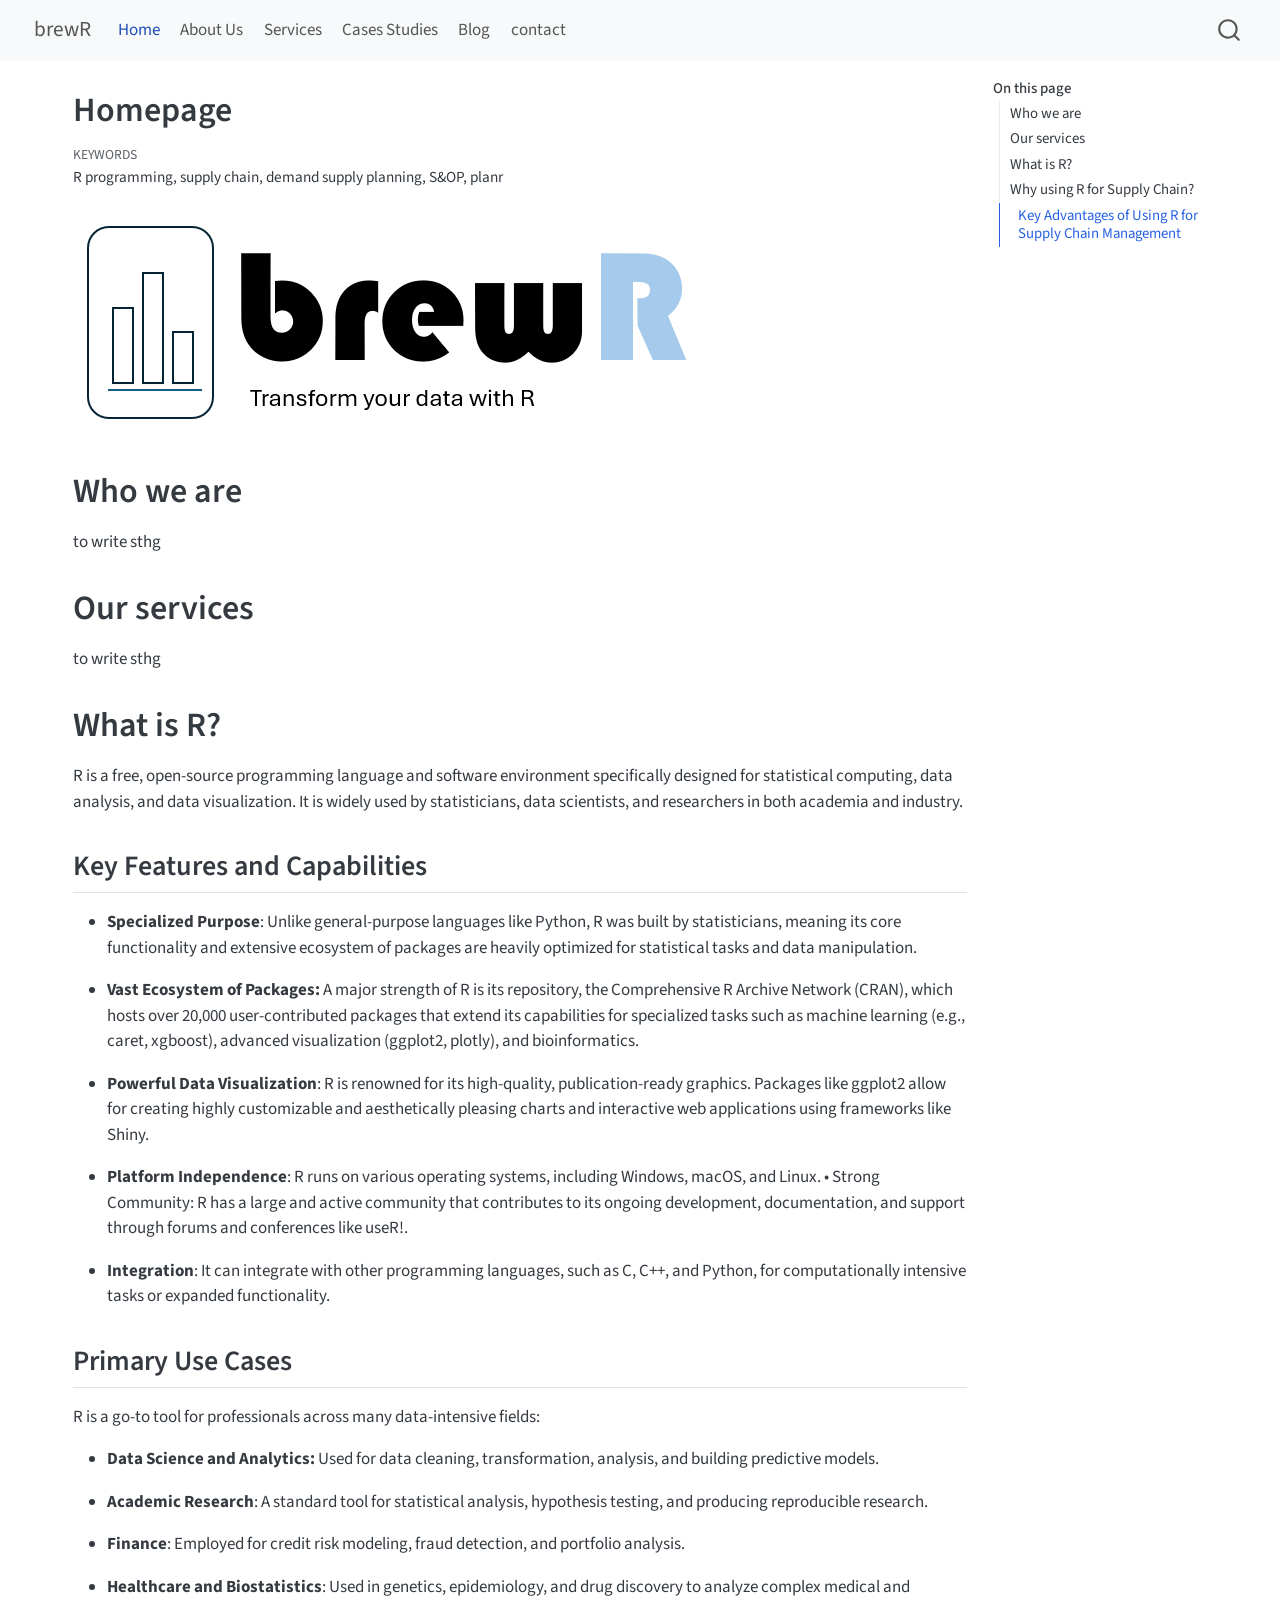
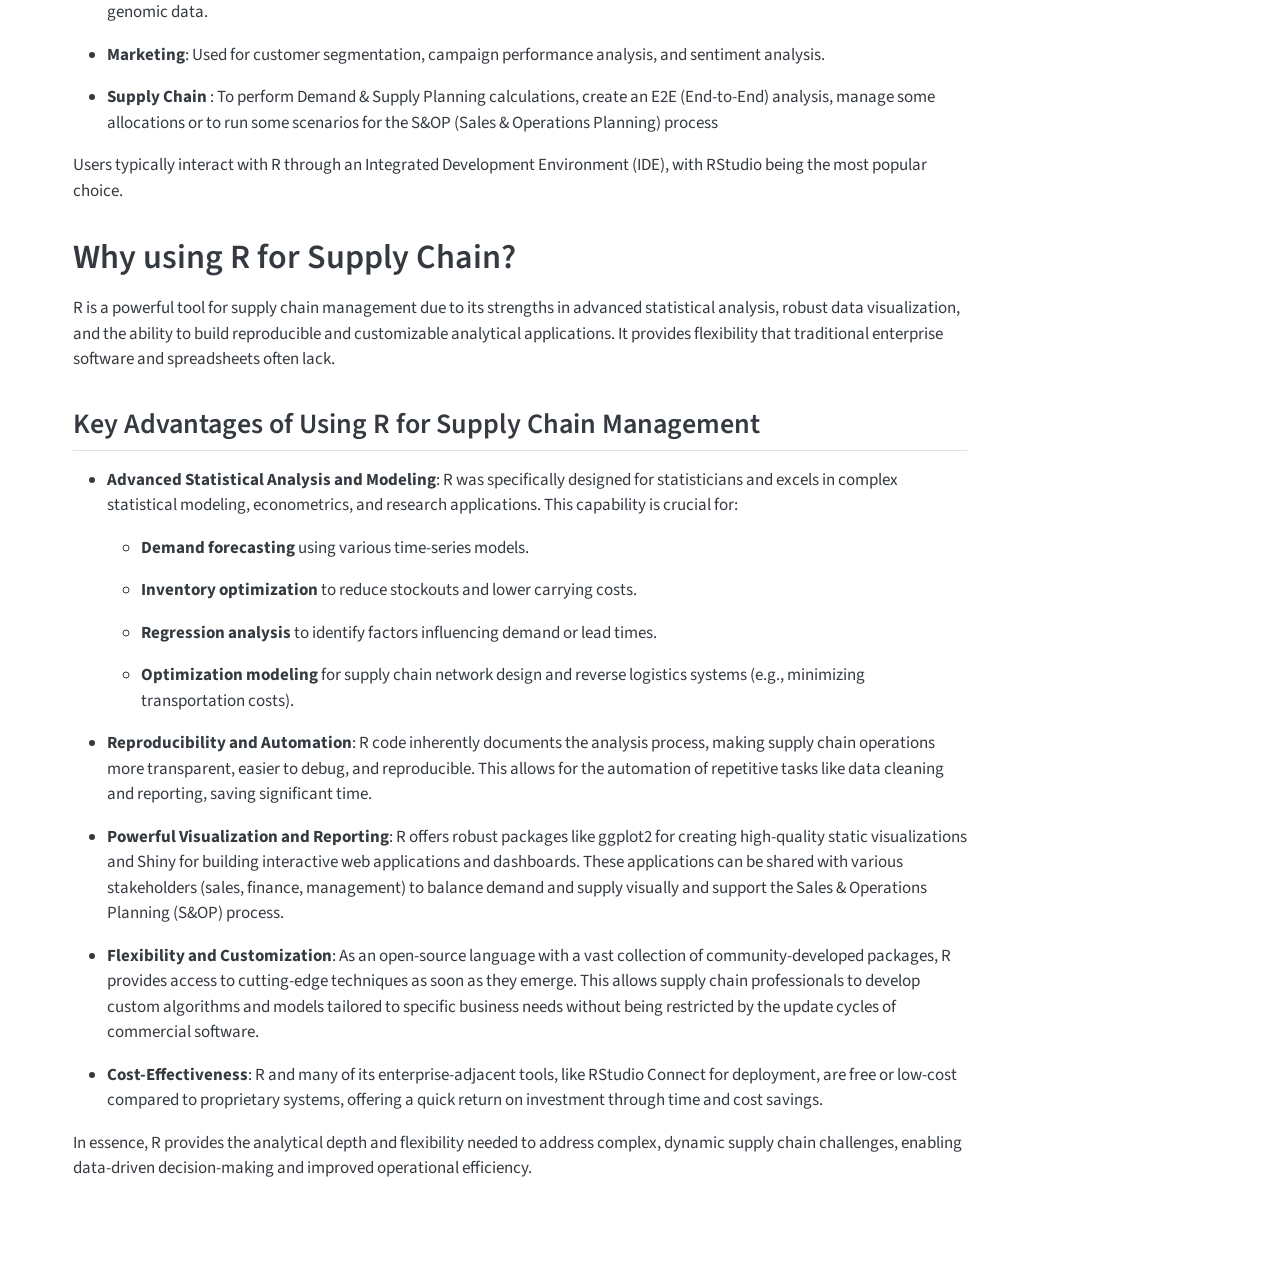
==== docs/index.html @ 0917b434 "add docs folder" ====
<!DOCTYPE html>
<html xmlns="http://www.w3.org/1999/xhtml" lang="en" xml:lang="en"><head>

<meta charset="utf-8">
<meta name="generator" content="quarto-1.8.25">

<meta name="viewport" content="width=device-width, initial-scale=1.0, user-scalable=yes">

<meta name="keywords" content="R programming, supply chain, demand supply planning, S&amp;OP, planr">

<title>Homepage – brewR</title>
<style>
code{white-space: pre-wrap;}
span.smallcaps{font-variant: small-caps;}
div.columns{display: flex; gap: min(4vw, 1.5em);}
div.column{flex: auto; overflow-x: auto;}
div.hanging-indent{margin-left: 1.5em; text-indent: -1.5em;}
ul.task-list{list-style: none;}
ul.task-list li input[type="checkbox"] {
  width: 0.8em;
  margin: 0 0.8em 0.2em -1em; /* quarto-specific, see https://github.com/quarto-dev/quarto-cli/issues/4556 */ 
  vertical-align: middle;
}
</style>


<script src="site_libs/quarto-nav/quarto-nav.js"></script>
<script src="site_libs/quarto-nav/headroom.min.js"></script>
<script src="site_libs/clipboard/clipboard.min.js"></script>
<script src="site_libs/quarto-search/autocomplete.umd.js"></script>
<script src="site_libs/quarto-search/fuse.min.js"></script>
<script src="site_libs/quarto-search/quarto-search.js"></script>
<meta name="quarto:offset" content="./">
<script src="site_libs/quarto-html/quarto.js" type="module"></script>
<script src="site_libs/quarto-html/tabsets/tabsets.js" type="module"></script>
<script src="site_libs/quarto-html/axe/axe-check.js" type="module"></script>
<script src="site_libs/quarto-html/popper.min.js"></script>
<script src="site_libs/quarto-html/tippy.umd.min.js"></script>
<script src="site_libs/quarto-html/anchor.min.js"></script>
<link href="site_libs/quarto-html/tippy.css" rel="stylesheet">
<link href="site_libs/quarto-html/quarto-syntax-highlighting-7b89279ff1a6dce999919e0e67d4d9ec.css" rel="stylesheet" id="quarto-text-highlighting-styles">
<script src="site_libs/bootstrap/bootstrap.min.js"></script>
<link href="site_libs/bootstrap/bootstrap-icons.css" rel="stylesheet">
<link href="site_libs/bootstrap/bootstrap-e31584831b205ffbb2d98406f31c2a5b.min.css" rel="stylesheet" append-hash="true" id="quarto-bootstrap" data-mode="light">
<script id="quarto-search-options" type="application/json">{
  "location": "navbar",
  "copy-button": false,
  "collapse-after": 3,
  "panel-placement": "end",
  "type": "overlay",
  "limit": 50,
  "keyboard-shortcut": [
    "f",
    "/",
    "s"
  ],
  "show-item-context": false,
  "language": {
    "search-no-results-text": "No results",
    "search-matching-documents-text": "matching documents",
    "search-copy-link-title": "Copy link to search",
    "search-hide-matches-text": "Hide additional matches",
    "search-more-match-text": "more match in this document",
    "search-more-matches-text": "more matches in this document",
    "search-clear-button-title": "Clear",
    "search-text-placeholder": "",
    "search-detached-cancel-button-title": "Cancel",
    "search-submit-button-title": "Submit",
    "search-label": "Search"
  }
}</script>


<link rel="stylesheet" href="styles.css">
</head>

<body class="nav-fixed quarto-light">

<div id="quarto-search-results"></div>
  <header id="quarto-header" class="headroom fixed-top">
    <nav class="navbar navbar-expand-lg " data-bs-theme="dark">
      <div class="navbar-container container-fluid">
      <div class="navbar-brand-container mx-auto">
    <a href="./index.html" class="navbar-brand navbar-brand-logo">
    </a>
    <a class="navbar-brand" href="./index.html">
    <span class="navbar-title">brewR</span>
    </a>
  </div>
            <div id="quarto-search" class="" title="Search"></div>
          <button class="navbar-toggler" type="button" data-bs-toggle="collapse" data-bs-target="#navbarCollapse" aria-controls="navbarCollapse" role="menu" aria-expanded="false" aria-label="Toggle navigation" onclick="if (window.quartoToggleHeadroom) { window.quartoToggleHeadroom(); }">
  <span class="navbar-toggler-icon"></span>
</button>
          <div class="collapse navbar-collapse" id="navbarCollapse">
            <ul class="navbar-nav navbar-nav-scroll me-auto">
  <li class="nav-item">
    <a class="nav-link active" href="./index.html" aria-current="page"> 
<span class="menu-text">Home</span></a>
  </li>  
  <li class="nav-item">
    <a class="nav-link" href="./about.html"> 
<span class="menu-text">About Us</span></a>
  </li>  
  <li class="nav-item">
    <a class="nav-link" href="./services.html"> 
<span class="menu-text">Services</span></a>
  </li>  
  <li class="nav-item">
    <a class="nav-link" href="./cases_studies.html"> 
<span class="menu-text">Cases Studies</span></a>
  </li>  
  <li class="nav-item">
    <a class="nav-link" href="./blog.html"> 
<span class="menu-text">Blog</span></a>
  </li>  
  <li class="nav-item">
    <a class="nav-link" href="./contact.html"> 
<span class="menu-text">contact</span></a>
  </li>  
</ul>
          </div> <!-- /navcollapse -->
            <div class="quarto-navbar-tools">
</div>
      </div> <!-- /container-fluid -->
    </nav>
</header>
<!-- content -->
<div id="quarto-content" class="quarto-container page-columns page-rows-contents page-layout-full page-navbar">
<!-- sidebar -->
<!-- margin-sidebar -->
    <div id="quarto-margin-sidebar" class="sidebar margin-sidebar">
        <nav id="TOC" role="doc-toc" class="toc-active">
    <h2 id="toc-title">On this page</h2>
   
  <ul>
  <li><a href="#who-we-are" id="toc-who-we-are" class="nav-link active" data-scroll-target="#who-we-are">Who we are</a></li>
  <li><a href="#our-services" id="toc-our-services" class="nav-link" data-scroll-target="#our-services">Our services</a></li>
  <li><a href="#what-is-r" id="toc-what-is-r" class="nav-link" data-scroll-target="#what-is-r">What is R?</a>
  <ul class="collapse">
  <li><a href="#key-features-and-capabilities" id="toc-key-features-and-capabilities" class="nav-link" data-scroll-target="#key-features-and-capabilities">Key Features and Capabilities</a></li>
  <li><a href="#primary-use-cases" id="toc-primary-use-cases" class="nav-link" data-scroll-target="#primary-use-cases">Primary Use Cases</a></li>
  </ul></li>
  <li><a href="#why-using-r-for-supply-chain" id="toc-why-using-r-for-supply-chain" class="nav-link" data-scroll-target="#why-using-r-for-supply-chain">Why using R for Supply Chain?</a>
  <ul class="collapse">
  <li><a href="#key-advantages-of-using-r-for-supply-chain-management" id="toc-key-advantages-of-using-r-for-supply-chain-management" class="nav-link" data-scroll-target="#key-advantages-of-using-r-for-supply-chain-management">Key Advantages of Using R for Supply Chain Management</a></li>
  </ul></li>
  </ul>
</nav>
    </div>
<!-- main -->
<main class="content column-page-left" id="quarto-document-content">

<header id="title-block-header" class="quarto-title-block default">
<div class="quarto-title">
<h1 class="title">Homepage</h1>
</div>



<div class="quarto-title-meta column-page-left">

    
  
    
  </div>
  

<div>
  <div class="keywords">
    <div class="block-title">Keywords</div>
    <p>R programming, supply chain, demand supply planning, S&amp;OP, planr</p>
  </div>
</div>

</header>


<p><img src="www/brewR_logo.png" class="img-fluid"></p>
<section id="who-we-are" class="level1">
<h1>Who we are</h1>
<p>to write sthg</p>
</section>
<section id="our-services" class="level1">
<h1>Our services</h1>
<p>to write sthg</p>
</section>
<section id="what-is-r" class="level1">
<h1>What is R?</h1>
<p>R is a free, open-source programming language and software environment specifically designed for statistical computing, data analysis, and data visualization. It is widely used by statisticians, data scientists, and researchers in both academia and industry.</p>
<section id="key-features-and-capabilities" class="level2">
<h2 class="anchored" data-anchor-id="key-features-and-capabilities">Key Features and Capabilities</h2>
<ul>
<li><p><strong>Specialized Purpose</strong>: Unlike general-purpose languages like Python, R was built by statisticians, meaning its core functionality and extensive ecosystem of packages are heavily optimized for statistical tasks and data manipulation.</p></li>
<li><p><strong>Vast Ecosystem of Packages:</strong> A major strength of R is its repository, the Comprehensive R Archive Network (CRAN), which hosts over 20,000 user-contributed packages that extend its capabilities for specialized tasks such as machine learning (e.g., caret, xgboost), advanced visualization (ggplot2, plotly), and bioinformatics.</p></li>
<li><p><strong>Powerful Data Visualization</strong>: R is renowned for its high-quality, publication-ready graphics. Packages like ggplot2 allow for creating highly customizable and aesthetically pleasing charts and interactive web applications using frameworks like Shiny.</p></li>
<li><p><strong>Platform Independence</strong>: R runs on various operating systems, including Windows, macOS, and Linux. • Strong Community: R has a large and active community that contributes to its ongoing development, documentation, and support through forums and conferences like useR!.</p></li>
<li><p><strong>Integration</strong>: It can integrate with other programming languages, such as C, C++, and Python, for computationally intensive tasks or expanded functionality.</p></li>
</ul>
</section>
<section id="primary-use-cases" class="level2">
<h2 class="anchored" data-anchor-id="primary-use-cases">Primary Use Cases</h2>
<p>R is a go-to tool for professionals across many data-intensive fields:</p>
<ul>
<li><p><strong>Data Science and Analytics:</strong> Used for data cleaning, transformation, analysis, and building predictive models.</p></li>
<li><p><strong>Academic Research</strong>: A standard tool for statistical analysis, hypothesis testing, and producing reproducible research.</p></li>
<li><p><strong>Finance</strong>: Employed for credit risk modeling, fraud detection, and portfolio analysis.</p></li>
<li><p><strong>Healthcare and Biostatistics</strong>: Used in genetics, epidemiology, and drug discovery to analyze complex medical and genomic data.</p></li>
<li><p><strong>Marketing</strong>: Used for customer segmentation, campaign performance analysis, and sentiment analysis.</p></li>
<li><p><strong>Supply Chain</strong> : To perform Demand &amp; Supply Planning calculations, create an E2E (End-to-End) analysis, manage some allocations or to run some scenarios for the S&amp;OP (Sales &amp; Operations Planning) process<br>
</p></li>
</ul>
<p>Users typically interact with R through an Integrated Development Environment (IDE), with RStudio being the most popular choice.</p>
</section>
</section>
<section id="why-using-r-for-supply-chain" class="level1">
<h1>Why using R for Supply Chain?</h1>
<p>R is a powerful tool for supply chain management due to its strengths in advanced statistical analysis, robust data visualization, and the ability to build reproducible and customizable analytical applications. It provides flexibility that traditional enterprise software and spreadsheets often lack.</p>
<section id="key-advantages-of-using-r-for-supply-chain-management" class="level2">
<h2 class="anchored" data-anchor-id="key-advantages-of-using-r-for-supply-chain-management">Key Advantages of Using R for Supply Chain Management</h2>
<ul>
<li><p><strong>Advanced Statistical Analysis and Modeling</strong>: R was specifically designed for statisticians and excels in complex statistical modeling, econometrics, and research applications. This capability is crucial for:</p>
<ul>
<li><p><strong>Demand forecasting</strong> using various time-series models.</p></li>
<li><p><strong>Inventory optimization</strong> to reduce stockouts and lower carrying costs.</p></li>
<li><p><strong>Regression analysis</strong> to identify factors influencing demand or lead times.</p></li>
<li><p><strong>Optimization modeling</strong> for supply chain network design and reverse logistics systems (e.g., minimizing transportation costs).</p></li>
</ul></li>
<li><p><strong>Reproducibility and Automation</strong>: R code inherently documents the analysis process, making supply chain operations more transparent, easier to debug, and reproducible. This allows for the automation of repetitive tasks like data cleaning and reporting, saving significant time.</p></li>
<li><p><strong>Powerful Visualization and Reporting</strong>: R offers robust packages like ggplot2 for creating high-quality static visualizations and Shiny for building interactive web applications and dashboards. These applications can be shared with various stakeholders (sales, finance, management) to balance demand and supply visually and support the Sales &amp; Operations Planning (S&amp;OP) process.</p></li>
<li><p><strong>Flexibility and Customization</strong>: As an open-source language with a vast collection of community-developed packages, R provides access to cutting-edge techniques as soon as they emerge. This allows supply chain professionals to develop custom algorithms and models tailored to specific business needs without being restricted by the update cycles of commercial software.</p></li>
<li><p><strong>Cost-Effectiveness</strong>: R and many of its enterprise-adjacent tools, like RStudio Connect for deployment, are free or low-cost compared to proprietary systems, offering a quick return on investment through time and cost savings.<br>
</p></li>
</ul>
<p>In essence, R provides the analytical depth and flexibility needed to address complex, dynamic supply chain challenges, enabling data-driven decision-making and improved operational efficiency.</p>


</section>
</section>

</main> <!-- /main -->
<script id="quarto-html-after-body" type="application/javascript">
  window.document.addEventListener("DOMContentLoaded", function (event) {
    const icon = "";
    const anchorJS = new window.AnchorJS();
    anchorJS.options = {
      placement: 'right',
      icon: icon
    };
    anchorJS.add('.anchored');
    const isCodeAnnotation = (el) => {
      for (const clz of el.classList) {
        if (clz.startsWith('code-annotation-')) {                     
          return true;
        }
      }
      return false;
    }
    const onCopySuccess = function(e) {
      // button target
      const button = e.trigger;
      // don't keep focus
      button.blur();
      // flash "checked"
      button.classList.add('code-copy-button-checked');
      var currentTitle = button.getAttribute("title");
      button.setAttribute("title", "Copied!");
      let tooltip;
      if (window.bootstrap) {
        button.setAttribute("data-bs-toggle", "tooltip");
        button.setAttribute("data-bs-placement", "left");
        button.setAttribute("data-bs-title", "Copied!");
        tooltip = new bootstrap.Tooltip(button, 
          { trigger: "manual", 
            customClass: "code-copy-button-tooltip",
            offset: [0, -8]});
        tooltip.show();    
      }
      setTimeout(function() {
        if (tooltip) {
          tooltip.hide();
          button.removeAttribute("data-bs-title");
          button.removeAttribute("data-bs-toggle");
          button.removeAttribute("data-bs-placement");
        }
        button.setAttribute("title", currentTitle);
        button.classList.remove('code-copy-button-checked');
      }, 1000);
      // clear code selection
      e.clearSelection();
    }
    const getTextToCopy = function(trigger) {
      const outerScaffold = trigger.parentElement.cloneNode(true);
      const codeEl = outerScaffold.querySelector('code');
      for (const childEl of codeEl.children) {
        if (isCodeAnnotation(childEl)) {
          childEl.remove();
        }
      }
      return codeEl.innerText;
    }
    const clipboard = new window.ClipboardJS('.code-copy-button:not([data-in-quarto-modal])', {
      text: getTextToCopy
    });
    clipboard.on('success', onCopySuccess);
    if (window.document.getElementById('quarto-embedded-source-code-modal')) {
      const clipboardModal = new window.ClipboardJS('.code-copy-button[data-in-quarto-modal]', {
        text: getTextToCopy,
        container: window.document.getElementById('quarto-embedded-source-code-modal')
      });
      clipboardModal.on('success', onCopySuccess);
    }
      var localhostRegex = new RegExp(/^(?:http|https):\/\/localhost\:?[0-9]*\//);
      var mailtoRegex = new RegExp(/^mailto:/);
        var filterRegex = new RegExp('/' + window.location.host + '/');
      var isInternal = (href) => {
          return filterRegex.test(href) || localhostRegex.test(href) || mailtoRegex.test(href);
      }
      // Inspect non-navigation links and adorn them if external
     var links = window.document.querySelectorAll('a[href]:not(.nav-link):not(.navbar-brand):not(.toc-action):not(.sidebar-link):not(.sidebar-item-toggle):not(.pagination-link):not(.no-external):not([aria-hidden]):not(.dropdown-item):not(.quarto-navigation-tool):not(.about-link)');
      for (var i=0; i<links.length; i++) {
        const link = links[i];
        if (!isInternal(link.href)) {
          // undo the damage that might have been done by quarto-nav.js in the case of
          // links that we want to consider external
          if (link.dataset.originalHref !== undefined) {
            link.href = link.dataset.originalHref;
          }
        }
      }
    function tippyHover(el, contentFn, onTriggerFn, onUntriggerFn) {
      const config = {
        allowHTML: true,
        maxWidth: 500,
        delay: 100,
        arrow: false,
        appendTo: function(el) {
            return el.parentElement;
        },
        interactive: true,
        interactiveBorder: 10,
        theme: 'quarto',
        placement: 'bottom-start',
      };
      if (contentFn) {
        config.content = contentFn;
      }
      if (onTriggerFn) {
        config.onTrigger = onTriggerFn;
      }
      if (onUntriggerFn) {
        config.onUntrigger = onUntriggerFn;
      }
      window.tippy(el, config); 
    }
    const noterefs = window.document.querySelectorAll('a[role="doc-noteref"]');
    for (var i=0; i<noterefs.length; i++) {
      const ref = noterefs[i];
      tippyHover(ref, function() {
        // use id or data attribute instead here
        let href = ref.getAttribute('data-footnote-href') || ref.getAttribute('href');
        try { href = new URL(href).hash; } catch {}
        const id = href.replace(/^#\/?/, "");
        const note = window.document.getElementById(id);
        if (note) {
          return note.innerHTML;
        } else {
          return "";
        }
      });
    }
    const xrefs = window.document.querySelectorAll('a.quarto-xref');
    const processXRef = (id, note) => {
      // Strip column container classes
      const stripColumnClz = (el) => {
        el.classList.remove("page-full", "page-columns");
        if (el.children) {
          for (const child of el.children) {
            stripColumnClz(child);
          }
        }
      }
      stripColumnClz(note)
      if (id === null || id.startsWith('sec-')) {
        // Special case sections, only their first couple elements
        const container = document.createElement("div");
        if (note.children && note.children.length > 2) {
          container.appendChild(note.children[0].cloneNode(true));
          for (let i = 1; i < note.children.length; i++) {
            const child = note.children[i];
            if (child.tagName === "P" && child.innerText === "") {
              continue;
            } else {
              container.appendChild(child.cloneNode(true));
              break;
            }
          }
          if (window.Quarto?.typesetMath) {
            window.Quarto.typesetMath(container);
          }
          return container.innerHTML
        } else {
          if (window.Quarto?.typesetMath) {
            window.Quarto.typesetMath(note);
          }
          return note.innerHTML;
        }
      } else {
        // Remove any anchor links if they are present
        const anchorLink = note.querySelector('a.anchorjs-link');
        if (anchorLink) {
          anchorLink.remove();
        }
        if (window.Quarto?.typesetMath) {
          window.Quarto.typesetMath(note);
        }
        if (note.classList.contains("callout")) {
          return note.outerHTML;
        } else {
          return note.innerHTML;
        }
      }
    }
    for (var i=0; i<xrefs.length; i++) {
      const xref = xrefs[i];
      tippyHover(xref, undefined, function(instance) {
        instance.disable();
        let url = xref.getAttribute('href');
        let hash = undefined; 
        if (url.startsWith('#')) {
          hash = url;
        } else {
          try { hash = new URL(url).hash; } catch {}
        }
        if (hash) {
          const id = hash.replace(/^#\/?/, "");
          const note = window.document.getElementById(id);
          if (note !== null) {
            try {
              const html = processXRef(id, note.cloneNode(true));
              instance.setContent(html);
            } finally {
              instance.enable();
              instance.show();
            }
          } else {
            // See if we can fetch this
            fetch(url.split('#')[0])
            .then(res => res.text())
            .then(html => {
              const parser = new DOMParser();
              const htmlDoc = parser.parseFromString(html, "text/html");
              const note = htmlDoc.getElementById(id);
              if (note !== null) {
                const html = processXRef(id, note);
                instance.setContent(html);
              } 
            }).finally(() => {
              instance.enable();
              instance.show();
            });
          }
        } else {
          // See if we can fetch a full url (with no hash to target)
          // This is a special case and we should probably do some content thinning / targeting
          fetch(url)
          .then(res => res.text())
          .then(html => {
            const parser = new DOMParser();
            const htmlDoc = parser.parseFromString(html, "text/html");
            const note = htmlDoc.querySelector('main.content');
            if (note !== null) {
              // This should only happen for chapter cross references
              // (since there is no id in the URL)
              // remove the first header
              if (note.children.length > 0 && note.children[0].tagName === "HEADER") {
                note.children[0].remove();
              }
              const html = processXRef(null, note);
              instance.setContent(html);
            } 
          }).finally(() => {
            instance.enable();
            instance.show();
          });
        }
      }, function(instance) {
      });
    }
        let selectedAnnoteEl;
        const selectorForAnnotation = ( cell, annotation) => {
          let cellAttr = 'data-code-cell="' + cell + '"';
          let lineAttr = 'data-code-annotation="' +  annotation + '"';
          const selector = 'span[' + cellAttr + '][' + lineAttr + ']';
          return selector;
        }
        const selectCodeLines = (annoteEl) => {
          const doc = window.document;
          const targetCell = annoteEl.getAttribute("data-target-cell");
          const targetAnnotation = annoteEl.getAttribute("data-target-annotation");
          const annoteSpan = window.document.querySelector(selectorForAnnotation(targetCell, targetAnnotation));
          const lines = annoteSpan.getAttribute("data-code-lines").split(",");
          const lineIds = lines.map((line) => {
            return targetCell + "-" + line;
          })
          let top = null;
          let height = null;
          let parent = null;
          if (lineIds.length > 0) {
              //compute the position of the single el (top and bottom and make a div)
              const el = window.document.getElementById(lineIds[0]);
              top = el.offsetTop;
              height = el.offsetHeight;
              parent = el.parentElement.parentElement;
            if (lineIds.length > 1) {
              const lastEl = window.document.getElementById(lineIds[lineIds.length - 1]);
              const bottom = lastEl.offsetTop + lastEl.offsetHeight;
              height = bottom - top;
            }
            if (top !== null && height !== null && parent !== null) {
              // cook up a div (if necessary) and position it 
              let div = window.document.getElementById("code-annotation-line-highlight");
              if (div === null) {
                div = window.document.createElement("div");
                div.setAttribute("id", "code-annotation-line-highlight");
                div.style.position = 'absolute';
                parent.appendChild(div);
              }
              div.style.top = top - 2 + "px";
              div.style.height = height + 4 + "px";
              div.style.left = 0;
              let gutterDiv = window.document.getElementById("code-annotation-line-highlight-gutter");
              if (gutterDiv === null) {
                gutterDiv = window.document.createElement("div");
                gutterDiv.setAttribute("id", "code-annotation-line-highlight-gutter");
                gutterDiv.style.position = 'absolute';
                const codeCell = window.document.getElementById(targetCell);
                const gutter = codeCell.querySelector('.code-annotation-gutter');
                gutter.appendChild(gutterDiv);
              }
              gutterDiv.style.top = top - 2 + "px";
              gutterDiv.style.height = height + 4 + "px";
            }
            selectedAnnoteEl = annoteEl;
          }
        };
        const unselectCodeLines = () => {
          const elementsIds = ["code-annotation-line-highlight", "code-annotation-line-highlight-gutter"];
          elementsIds.forEach((elId) => {
            const div = window.document.getElementById(elId);
            if (div) {
              div.remove();
            }
          });
          selectedAnnoteEl = undefined;
        };
          // Handle positioning of the toggle
      window.addEventListener(
        "resize",
        throttle(() => {
          elRect = undefined;
          if (selectedAnnoteEl) {
            selectCodeLines(selectedAnnoteEl);
          }
        }, 10)
      );
      function throttle(fn, ms) {
      let throttle = false;
      let timer;
        return (...args) => {
          if(!throttle) { // first call gets through
              fn.apply(this, args);
              throttle = true;
          } else { // all the others get throttled
              if(timer) clearTimeout(timer); // cancel #2
              timer = setTimeout(() => {
                fn.apply(this, args);
                timer = throttle = false;
              }, ms);
          }
        };
      }
        // Attach click handler to the DT
        const annoteDls = window.document.querySelectorAll('dt[data-target-cell]');
        for (const annoteDlNode of annoteDls) {
          annoteDlNode.addEventListener('click', (event) => {
            const clickedEl = event.target;
            if (clickedEl !== selectedAnnoteEl) {
              unselectCodeLines();
              const activeEl = window.document.querySelector('dt[data-target-cell].code-annotation-active');
              if (activeEl) {
                activeEl.classList.remove('code-annotation-active');
              }
              selectCodeLines(clickedEl);
              clickedEl.classList.add('code-annotation-active');
            } else {
              // Unselect the line
              unselectCodeLines();
              clickedEl.classList.remove('code-annotation-active');
            }
          });
        }
    const findCites = (el) => {
      const parentEl = el.parentElement;
      if (parentEl) {
        const cites = parentEl.dataset.cites;
        if (cites) {
          return {
            el,
            cites: cites.split(' ')
          };
        } else {
          return findCites(el.parentElement)
        }
      } else {
        return undefined;
      }
    };
    var bibliorefs = window.document.querySelectorAll('a[role="doc-biblioref"]');
    for (var i=0; i<bibliorefs.length; i++) {
      const ref = bibliorefs[i];
      const citeInfo = findCites(ref);
      if (citeInfo) {
        tippyHover(citeInfo.el, function() {
          var popup = window.document.createElement('div');
          citeInfo.cites.forEach(function(cite) {
            var citeDiv = window.document.createElement('div');
            citeDiv.classList.add('hanging-indent');
            citeDiv.classList.add('csl-entry');
            var biblioDiv = window.document.getElementById('ref-' + cite);
            if (biblioDiv) {
              citeDiv.innerHTML = biblioDiv.innerHTML;
            }
            popup.appendChild(citeDiv);
          });
          return popup.innerHTML;
        });
      }
    }
  });
  </script>
</div> <!-- /content -->




</body></html>
---- docs/site_libs/quarto-html/tippy.css ----
.tippy-box[data-animation=fade][data-state=hidden]{opacity:0}[data-tippy-root]{max-width:calc(100vw - 10px)}.tippy-box{position:relative;background-color:#333;color:#fff;border-radius:4px;font-size:14px;line-height:1.4;white-space:normal;outline:0;transition-property:transform,visibility,opacity}.tippy-box[data-placement^=top]>.tippy-arrow{bottom:0}.tippy-box[data-placement^=top]>.tippy-arrow:before{bottom:-7px;left:0;border-width:8px 8px 0;border-top-color:initial;transform-origin:center top}.tippy-box[data-placement^=bottom]>.tippy-arrow{top:0}.tippy-box[data-placement^=bottom]>.tippy-arrow:before{top:-7px;left:0;border-width:0 8px 8px;border-bottom-color:initial;transform-origin:center bottom}.tippy-box[data-placement^=left]>.tippy-arrow{right:0}.tippy-box[data-placement^=left]>.tippy-arrow:before{border-width:8px 0 8px 8px;border-left-color:initial;right:-7px;transform-origin:center left}.tippy-box[data-placement^=right]>.tippy-arrow{left:0}.tippy-box[data-placement^=right]>.tippy-arrow:before{left:-7px;border-width:8px 8px 8px 0;border-right-color:initial;transform-origin:center right}.tippy-box[data-inertia][data-state=visible]{transition-timing-function:cubic-bezier(.54,1.5,.38,1.11)}.tippy-arrow{width:16px;height:16px;color:#333}.tippy-arrow:before{content:"";position:absolute;border-color:transparent;border-style:solid}.tippy-content{position:relative;padding:5px 9px;z-index:1}
---- docs/site_libs/quarto-html/quarto-syntax-highlighting-7b89279ff1a6dce999919e0e67d4d9ec.css ----
/* quarto syntax highlight colors */
:root {
  --quarto-hl-ot-color: #003B4F;
  --quarto-hl-at-color: #657422;
  --quarto-hl-ss-color: #20794D;
  --quarto-hl-an-color: #5E5E5E;
  --quarto-hl-fu-color: #4758AB;
  --quarto-hl-st-color: #20794D;
  --quarto-hl-cf-color: #003B4F;
  --quarto-hl-op-color: #5E5E5E;
  --quarto-hl-er-color: #AD0000;
  --quarto-hl-bn-color: #AD0000;
  --quarto-hl-al-color: #AD0000;
  --quarto-hl-va-color: #111111;
  --quarto-hl-bu-color: inherit;
  --quarto-hl-ex-color: inherit;
  --quarto-hl-pp-color: #AD0000;
  --quarto-hl-in-color: #5E5E5E;
  --quarto-hl-vs-color: #20794D;
  --quarto-hl-wa-color: #5E5E5E;
  --quarto-hl-do-color: #5E5E5E;
  --quarto-hl-im-color: #00769E;
  --quarto-hl-ch-color: #20794D;
  --quarto-hl-dt-color: #AD0000;
  --quarto-hl-fl-color: #AD0000;
  --quarto-hl-co-color: #5E5E5E;
  --quarto-hl-cv-color: #5E5E5E;
  --quarto-hl-cn-color: #8f5902;
  --quarto-hl-sc-color: #5E5E5E;
  --quarto-hl-dv-color: #AD0000;
  --quarto-hl-kw-color: #003B4F;
}

/* other quarto variables */
:root {
  --quarto-font-monospace: SFMono-Regular, Menlo, Monaco, Consolas, "Liberation Mono", "Courier New", monospace;
}

/* syntax highlight based on Pandoc's rules */
pre > code.sourceCode > span {
  color: #003B4F;
}

code.sourceCode > span {
  color: #003B4F;
}

div.sourceCode,
div.sourceCode pre.sourceCode {
  color: #003B4F;
}

/* Normal */
code span {
  color: #003B4F;
}

/* Alert */
code span.al {
  color: #AD0000;
  font-style: inherit;
}

/* Annotation */
code span.an {
  color: #5E5E5E;
  font-style: inherit;
}

/* Attribute */
code span.at {
  color: #657422;
  font-style: inherit;
}

/* BaseN */
code span.bn {
  color: #AD0000;
  font-style: inherit;
}

/* BuiltIn */
code span.bu {
  font-style: inherit;
}

/* ControlFlow */
code span.cf {
  color: #003B4F;
  font-weight: bold;
  font-style: inherit;
}

/* Char */
code span.ch {
  color: #20794D;
  font-style: inherit;
}

/* Constant */
code span.cn {
  color: #8f5902;
  font-style: inherit;
}

/* Comment */
code span.co {
  color: #5E5E5E;
  font-style: inherit;
}

/* CommentVar */
code span.cv {
  color: #5E5E5E;
  font-style: italic;
}

/* Documentation */
code span.do {
  color: #5E5E5E;
  font-style: italic;
}

/* DataType */
code span.dt {
  color: #AD0000;
  font-style: inherit;
}

/* DecVal */
code span.dv {
  color: #AD0000;
  font-style: inherit;
}

/* Error */
code span.er {
  color: #AD0000;
  font-style: inherit;
}

/* Extension */
code span.ex {
  font-style: inherit;
}

/* Float */
code span.fl {
  color: #AD0000;
  font-style: inherit;
}

/* Function */
code span.fu {
  color: #4758AB;
  font-style: inherit;
}

/* Import */
code span.im {
  color: #00769E;
  font-style: inherit;
}

/* Information */
code span.in {
  color: #5E5E5E;
  font-style: inherit;
}

/* Keyword */
code span.kw {
  color: #003B4F;
  font-weight: bold;
  font-style: inherit;
}

/* Operator */
code span.op {
  color: #5E5E5E;
  font-style: inherit;
}

/* Other */
code span.ot {
  color: #003B4F;
  font-style: inherit;
}

/* Preprocessor */
code span.pp {
  color: #AD0000;
  font-style: inherit;
}

/* SpecialChar */
code span.sc {
  color: #5E5E5E;
  font-style: inherit;
}

/* SpecialString */
code span.ss {
  color: #20794D;
  font-style: inherit;
}

/* String */
code span.st {
  color: #20794D;
  font-style: inherit;
}

/* Variable */
code span.va {
  color: #111111;
  font-style: inherit;
}

/* VerbatimString */
code span.vs {
  color: #20794D;
  font-style: inherit;
}

/* Warning */
code span.wa {
  color: #5E5E5E;
  font-style: italic;
}

.prevent-inlining {
  content: "</";
}

/*# sourceMappingURL=3944bc705cfaf4c80e56f77c5205168a.css.map */
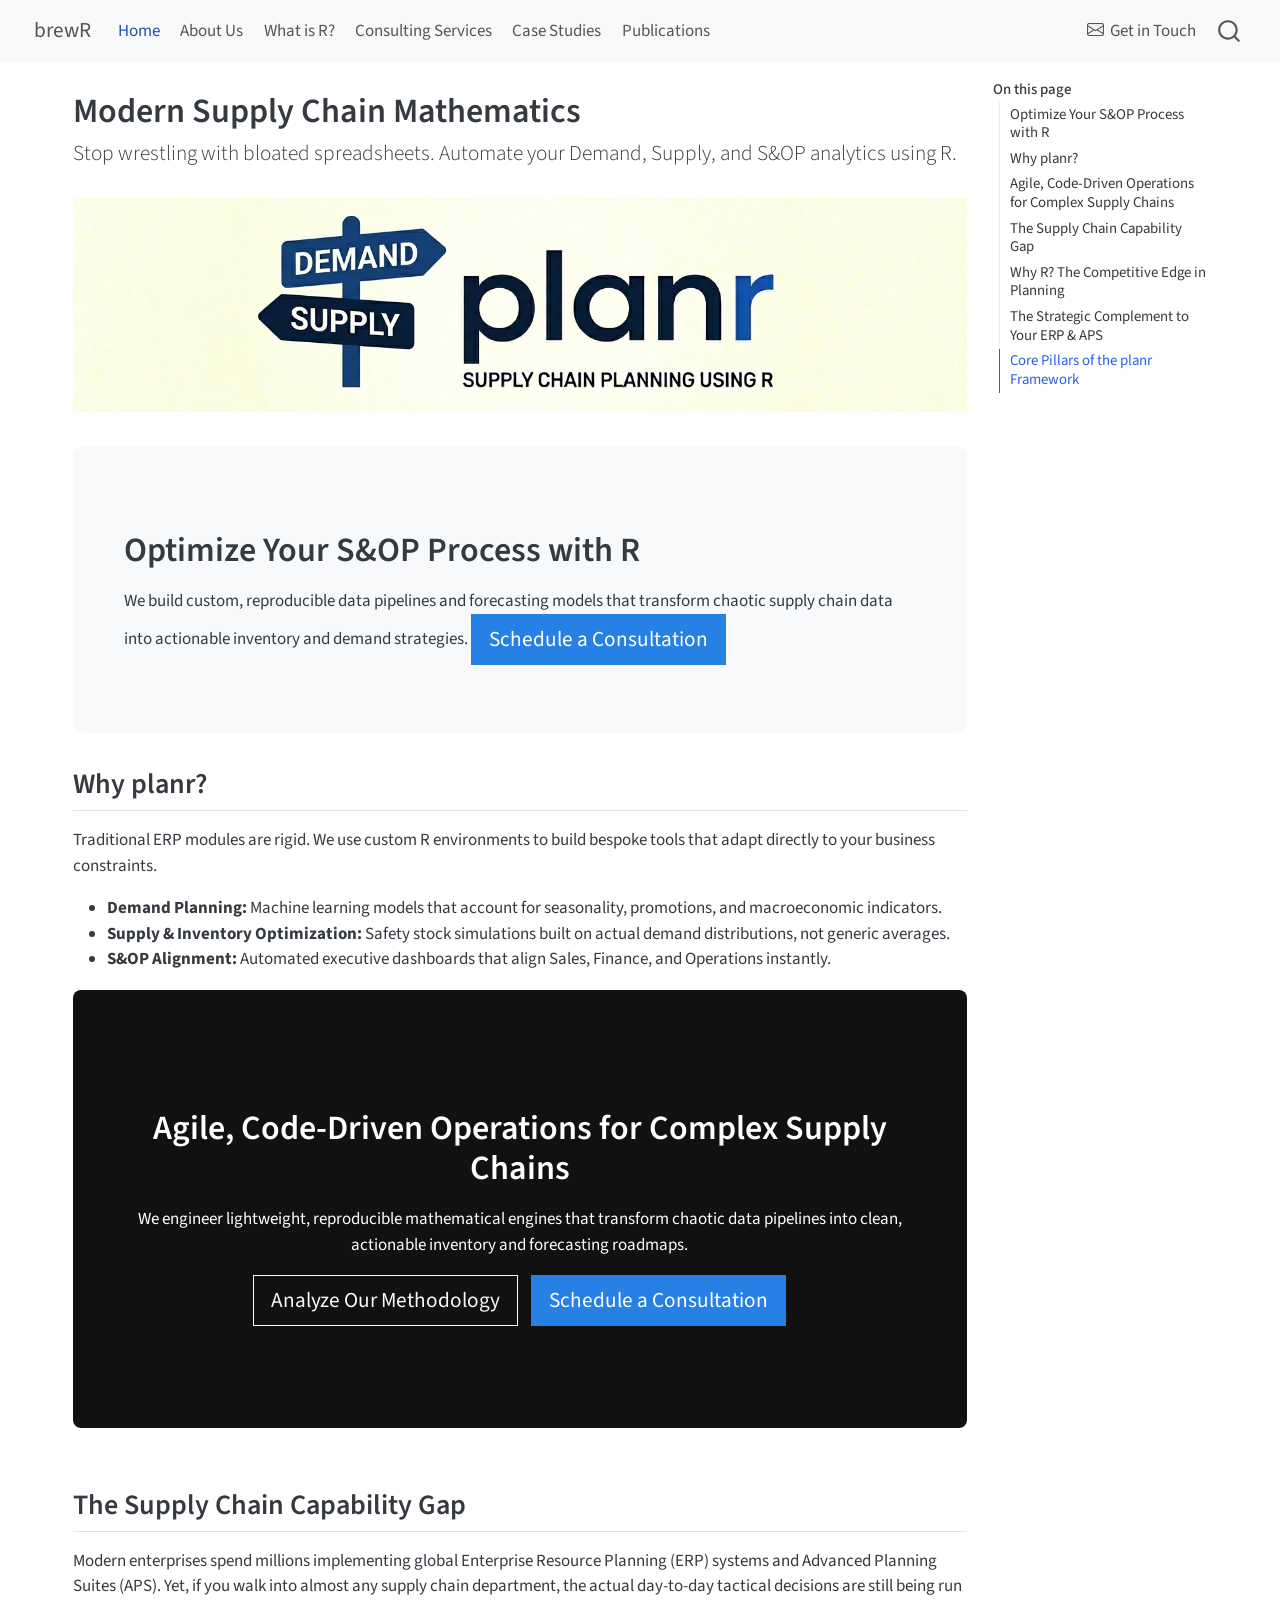
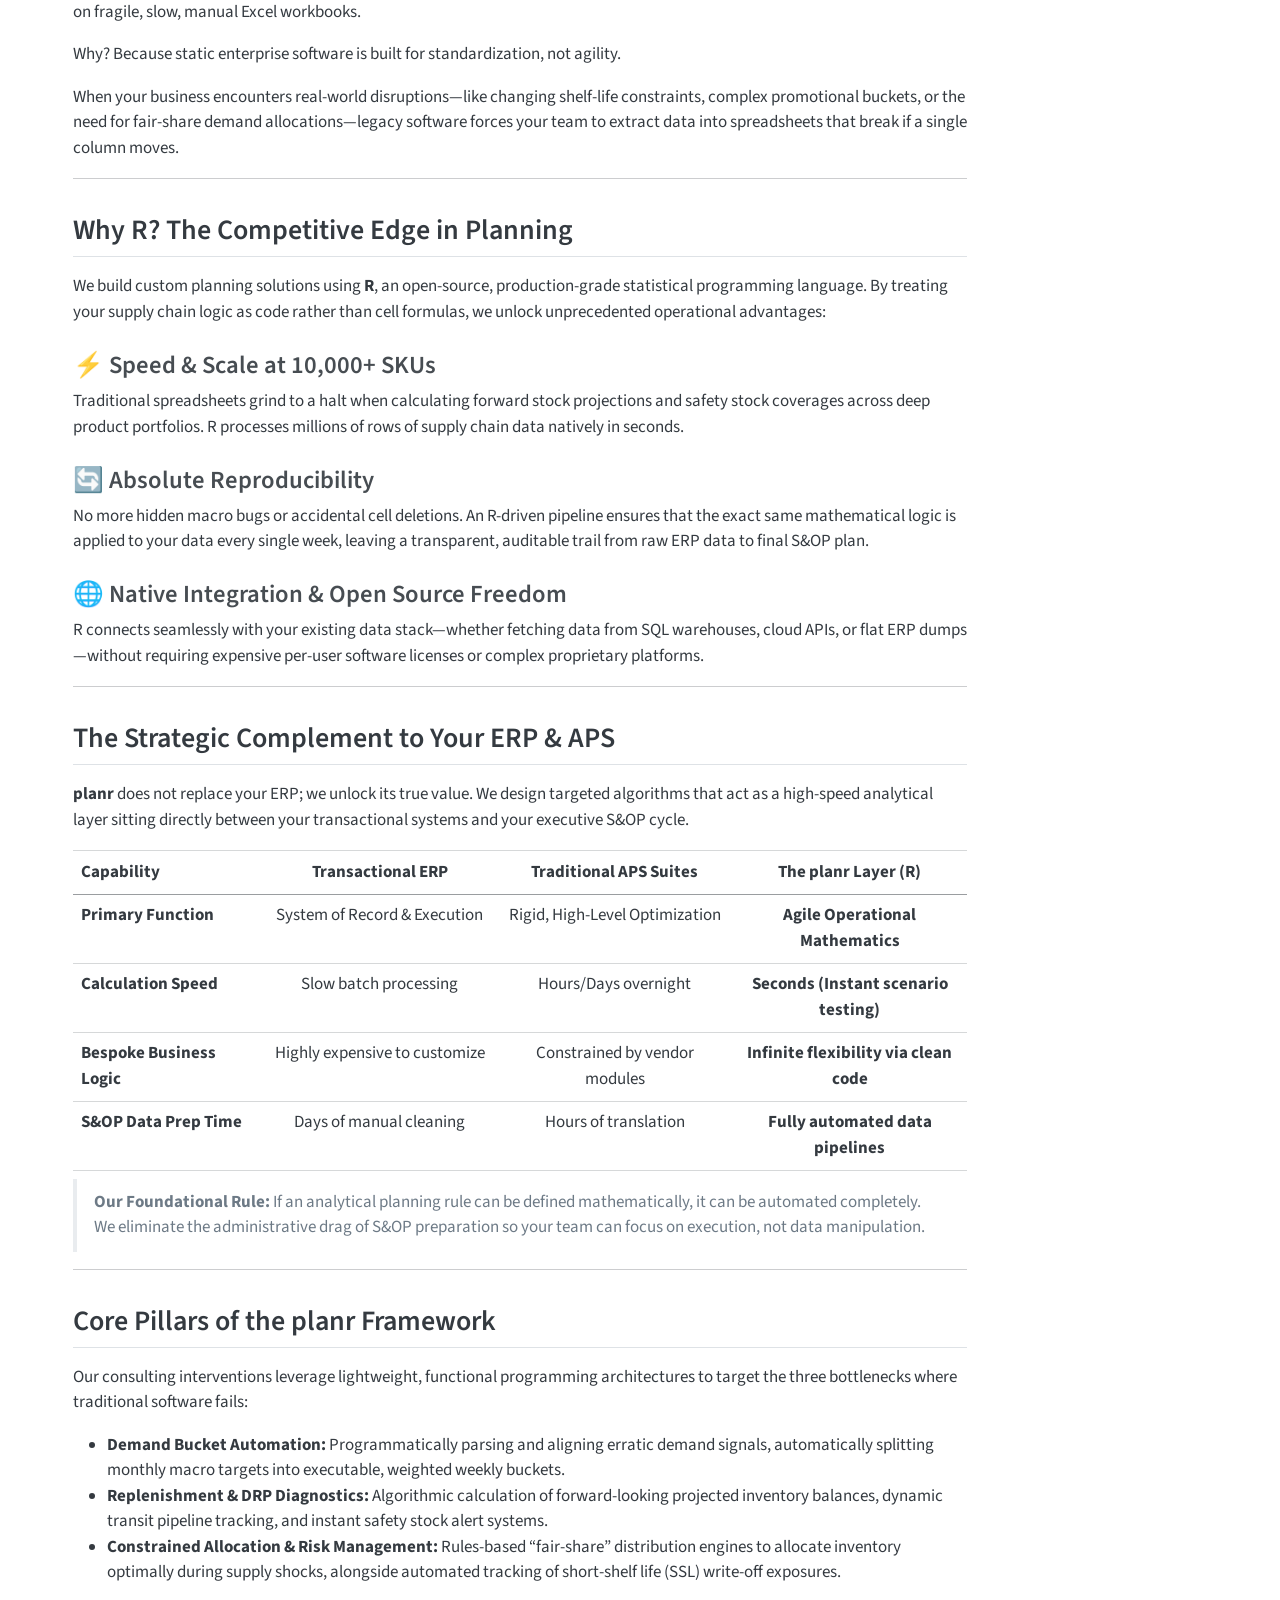
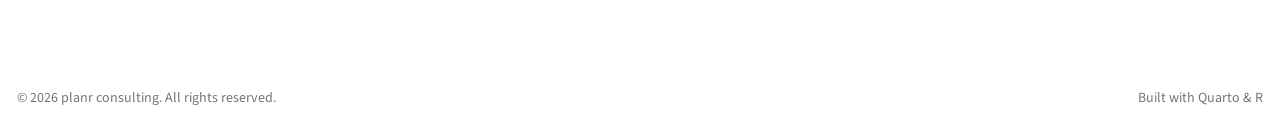
==== commit af90c538: "update html" ====
--- a/docs/index.html
+++ b/docs/index.html
@@ -6,9 +6,8 @@
 
 <meta name="viewport" content="width=device-width, initial-scale=1.0, user-scalable=yes">
 
-<meta name="keywords" content="R programming, supply chain, demand supply planning, S&amp;OP, planr">
-
-<title>Homepage – brewR</title>
+
+<title>Modern Supply Chain Mathematics – brewR</title>
 <style>
 code{white-space: pre-wrap;}
 span.smallcaps{font-variant: small-caps;}
@@ -38,10 +37,10 @@
 <script src="site_libs/quarto-html/tippy.umd.min.js"></script>
 <script src="site_libs/quarto-html/anchor.min.js"></script>
 <link href="site_libs/quarto-html/tippy.css" rel="stylesheet">
-<link href="site_libs/quarto-html/quarto-syntax-highlighting-7b89279ff1a6dce999919e0e67d4d9ec.css" rel="stylesheet" id="quarto-text-highlighting-styles">
+<link href="site_libs/quarto-html/quarto-syntax-highlighting-065a5179aebd64318d7ea99d77b64a9e.css" rel="stylesheet" id="quarto-text-highlighting-styles">
 <script src="site_libs/bootstrap/bootstrap.min.js"></script>
 <link href="site_libs/bootstrap/bootstrap-icons.css" rel="stylesheet">
-<link href="site_libs/bootstrap/bootstrap-e31584831b205ffbb2d98406f31c2a5b.min.css" rel="stylesheet" append-hash="true" id="quarto-bootstrap" data-mode="light">
+<link href="site_libs/bootstrap/bootstrap-f78df75c894ad2ea722f04417f8702c7.min.css" rel="stylesheet" append-hash="true" id="quarto-bootstrap" data-mode="light">
 <script id="quarto-search-options" type="application/json">{
   "location": "navbar",
   "copy-button": false,
@@ -102,20 +101,27 @@
 <span class="menu-text">About Us</span></a>
   </li>  
   <li class="nav-item">
-    <a class="nav-link" href="./services.html"> 
-<span class="menu-text">Services</span></a>
+    <a class="nav-link" href="./what_is_r.html"> 
+<span class="menu-text">What is R?</span></a>
   </li>  
   <li class="nav-item">
-    <a class="nav-link" href="./cases_studies.html"> 
-<span class="menu-text">Cases Studies</span></a>
+    <a class="nav-link" href="./services.html"> 
+<span class="menu-text">Consulting Services</span></a>
+  </li>  
+  <li class="nav-item">
+    <a class="nav-link" href="./case-studies/index.html"> 
+<span class="menu-text">Case Studies</span></a>
   </li>  
   <li class="nav-item">
     <a class="nav-link" href="./blog.html"> 
-<span class="menu-text">Blog</span></a>
+<span class="menu-text">Publications</span></a>
   </li>  
+</ul>
+            <ul class="navbar-nav navbar-nav-scroll ms-auto">
   <li class="nav-item">
-    <a class="nav-link" href="./contact.html"> 
-<span class="menu-text">contact</span></a>
+    <a class="nav-link" href="./contact.html"> <i class="bi bi-envelope" role="img">
+</i> 
+<span class="menu-text">Get in Touch</span></a>
   </li>  
 </ul>
           </div> <!-- /navcollapse -->
@@ -133,17 +139,18 @@
     <h2 id="toc-title">On this page</h2>
    
   <ul>
-  <li><a href="#who-we-are" id="toc-who-we-are" class="nav-link active" data-scroll-target="#who-we-are">Who we are</a></li>
-  <li><a href="#our-services" id="toc-our-services" class="nav-link" data-scroll-target="#our-services">Our services</a></li>
-  <li><a href="#what-is-r" id="toc-what-is-r" class="nav-link" data-scroll-target="#what-is-r">What is R?</a>
+  <li><a href="#optimize-your-sop-process-with-r" id="toc-optimize-your-sop-process-with-r" class="nav-link active" data-scroll-target="#optimize-your-sop-process-with-r">Optimize Your S&amp;OP Process with R</a></li>
+  <li><a href="#why-planr" id="toc-why-planr" class="nav-link" data-scroll-target="#why-planr">Why planr?</a></li>
+  <li><a href="#agile-code-driven-operations-for-complex-supply-chains" id="toc-agile-code-driven-operations-for-complex-supply-chains" class="nav-link" data-scroll-target="#agile-code-driven-operations-for-complex-supply-chains">Agile, Code-Driven Operations for Complex Supply Chains</a></li>
+  <li><a href="#the-supply-chain-capability-gap" id="toc-the-supply-chain-capability-gap" class="nav-link" data-scroll-target="#the-supply-chain-capability-gap">The Supply Chain Capability Gap</a></li>
+  <li><a href="#why-r-the-competitive-edge-in-planning" id="toc-why-r-the-competitive-edge-in-planning" class="nav-link" data-scroll-target="#why-r-the-competitive-edge-in-planning">Why R? The Competitive Edge in Planning</a>
   <ul class="collapse">
-  <li><a href="#key-features-and-capabilities" id="toc-key-features-and-capabilities" class="nav-link" data-scroll-target="#key-features-and-capabilities">Key Features and Capabilities</a></li>
-  <li><a href="#primary-use-cases" id="toc-primary-use-cases" class="nav-link" data-scroll-target="#primary-use-cases">Primary Use Cases</a></li>
+  <li><a href="#speed-scale-at-10000-skus" id="toc-speed-scale-at-10000-skus" class="nav-link" data-scroll-target="#speed-scale-at-10000-skus">⚡ Speed &amp; Scale at 10,000+ SKUs</a></li>
+  <li><a href="#absolute-reproducibility" id="toc-absolute-reproducibility" class="nav-link" data-scroll-target="#absolute-reproducibility">🔄 Absolute Reproducibility</a></li>
+  <li><a href="#native-integration-open-source-freedom" id="toc-native-integration-open-source-freedom" class="nav-link" data-scroll-target="#native-integration-open-source-freedom">🌐 Native Integration &amp; Open Source Freedom</a></li>
   </ul></li>
-  <li><a href="#why-using-r-for-supply-chain" id="toc-why-using-r-for-supply-chain" class="nav-link" data-scroll-target="#why-using-r-for-supply-chain">Why using R for Supply Chain?</a>
-  <ul class="collapse">
-  <li><a href="#key-advantages-of-using-r-for-supply-chain-management" id="toc-key-advantages-of-using-r-for-supply-chain-management" class="nav-link" data-scroll-target="#key-advantages-of-using-r-for-supply-chain-management">Key Advantages of Using R for Supply Chain Management</a></li>
-  </ul></li>
+  <li><a href="#the-strategic-complement-to-your-erp-aps" id="toc-the-strategic-complement-to-your-erp-aps" class="nav-link" data-scroll-target="#the-strategic-complement-to-your-erp-aps">The Strategic Complement to Your ERP &amp; APS</a></li>
+  <li><a href="#core-pillars-of-the-planr-framework" id="toc-core-pillars-of-the-planr-framework" class="nav-link" data-scroll-target="#core-pillars-of-the-planr-framework">Core Pillars of the planr Framework</a></li>
   </ul>
 </nav>
     </div>
@@ -152,7 +159,8 @@
 
 <header id="title-block-header" class="quarto-title-block default">
 <div class="quarto-title">
-<h1 class="title">Homepage</h1>
+<h1 class="title">Modern Supply Chain Mathematics</h1>
+<p class="subtitle lead">Stop wrestling with bloated spreadsheets. Automate your Demand, Supply, and S&amp;OP analytics using R.</p>
 </div>
 
 
@@ -165,76 +173,114 @@
   </div>
   
 
-<div>
-  <div class="keywords">
-    <div class="block-title">Keywords</div>
-    <p>R programming, supply chain, demand supply planning, S&amp;OP, planr</p>
-  </div>
-</div>
 
 </header>
 
 
-<p><img src="www/brewR_logo.png" class="img-fluid"></p>
-<section id="who-we-are" class="level1">
-<h1>Who we are</h1>
-<p>to write sthg</p>
-</section>
-<section id="our-services" class="level1">
-<h1>Our services</h1>
-<p>to write sthg</p>
-</section>
-<section id="what-is-r" class="level1">
-<h1>What is R?</h1>
-<p>R is a free, open-source programming language and software environment specifically designed for statistical computing, data analysis, and data visualization. It is widely used by statisticians, data scientists, and researchers in both academia and industry.</p>
-<section id="key-features-and-capabilities" class="level2">
-<h2 class="anchored" data-anchor-id="key-features-and-capabilities">Key Features and Capabilities</h2>
+<p><img src="www/planr_logo.png" class="img-fluid"></p>
+<section id="optimize-your-sop-process-with-r" class="level1 hero-banner" style="background: #f8f9fa; padding: 3rem; border-radius: 10px; margin-bottom: 2rem;">
+<h1>Optimize Your S&amp;OP Process with R</h1>
+<p>We build custom, reproducible data pipelines and forecasting models that transform chaotic supply chain data into actionable inventory and demand strategies. <a href="contact.html" class="btn btn-primary btn-lg" role="button">Schedule a Consultation</a></p>
+</section>
+<section id="why-planr" class="level2">
+<h2 class="anchored" data-anchor-id="why-planr">Why planr?</h2>
+<p>Traditional ERP modules are rigid. We use custom R environments to build bespoke tools that adapt directly to your business constraints.</p>
 <ul>
-<li><p><strong>Specialized Purpose</strong>: Unlike general-purpose languages like Python, R was built by statisticians, meaning its core functionality and extensive ecosystem of packages are heavily optimized for statistical tasks and data manipulation.</p></li>
-<li><p><strong>Vast Ecosystem of Packages:</strong> A major strength of R is its repository, the Comprehensive R Archive Network (CRAN), which hosts over 20,000 user-contributed packages that extend its capabilities for specialized tasks such as machine learning (e.g., caret, xgboost), advanced visualization (ggplot2, plotly), and bioinformatics.</p></li>
-<li><p><strong>Powerful Data Visualization</strong>: R is renowned for its high-quality, publication-ready graphics. Packages like ggplot2 allow for creating highly customizable and aesthetically pleasing charts and interactive web applications using frameworks like Shiny.</p></li>
-<li><p><strong>Platform Independence</strong>: R runs on various operating systems, including Windows, macOS, and Linux. • Strong Community: R has a large and active community that contributes to its ongoing development, documentation, and support through forums and conferences like useR!.</p></li>
-<li><p><strong>Integration</strong>: It can integrate with other programming languages, such as C, C++, and Python, for computationally intensive tasks or expanded functionality.</p></li>
+<li><strong>Demand Planning:</strong> Machine learning models that account for seasonality, promotions, and macroeconomic indicators.</li>
+<li><strong>Supply &amp; Inventory Optimization:</strong> Safety stock simulations built on actual demand distributions, not generic averages.</li>
+<li><strong>S&amp;OP Alignment:</strong> Automated executive dashboards that align Sales, Finance, and Operations instantly.</li>
 </ul>
 </section>
-<section id="primary-use-cases" class="level2">
-<h2 class="anchored" data-anchor-id="primary-use-cases">Primary Use Cases</h2>
-<p>R is a go-to tool for professionals across many data-intensive fields:</p>
+<section id="agile-code-driven-operations-for-complex-supply-chains" class="level1 hero-banner" style="background: #111111; color: #ffffff; padding: 5rem 3rem; border-radius: 8px; margin-bottom: 3.5rem; text-align: center;">
+<h1>Agile, Code-Driven Operations for Complex Supply Chains</h1>
+<p>We engineer lightweight, reproducible mathematical engines that transform chaotic data pipelines into clean, actionable inventory and forecasting roadmaps.</p>
+<p><a href="case-studies/index.html" class="btn btn-outline-light btn-lg" style="margin-right: 10px;">Analyze Our Methodology</a> <a href="contact.html" class="btn btn-primary btn-lg">Schedule a Consultation</a></p>
+</section>
+<section id="the-supply-chain-capability-gap" class="level2">
+<h2 class="anchored" data-anchor-id="the-supply-chain-capability-gap">The Supply Chain Capability Gap</h2>
+<p>Modern enterprises spend millions implementing global Enterprise Resource Planning (ERP) systems and Advanced Planning Suites (APS). Yet, if you walk into almost any supply chain department, the actual day-to-day tactical decisions are still being run on fragile, slow, manual Excel workbooks.</p>
+<p>Why? Because static enterprise software is built for standardization, not agility.</p>
+<p>When your business encounters real-world disruptions—like changing shelf-life constraints, complex promotional buckets, or the need for fair-share demand allocations—legacy software forces your team to extract data into spreadsheets that break if a single column moves.</p>
+<hr>
+</section>
+<section id="why-r-the-competitive-edge-in-planning" class="level2">
+<h2 class="anchored" data-anchor-id="why-r-the-competitive-edge-in-planning">Why R? The Competitive Edge in Planning</h2>
+<p>We build custom planning solutions using <strong>R</strong>, an open-source, production-grade statistical programming language. By treating your supply chain logic as code rather than cell formulas, we unlock unprecedented operational advantages:</p>
+<section id="speed-scale-at-10000-skus" class="level3">
+<h3 class="anchored" data-anchor-id="speed-scale-at-10000-skus">⚡ Speed &amp; Scale at 10,000+ SKUs</h3>
+<p>Traditional spreadsheets grind to a halt when calculating forward stock projections and safety stock coverages across deep product portfolios. R processes millions of rows of supply chain data natively in seconds.</p>
+</section>
+<section id="absolute-reproducibility" class="level3">
+<h3 class="anchored" data-anchor-id="absolute-reproducibility">🔄 Absolute Reproducibility</h3>
+<p>No more hidden macro bugs or accidental cell deletions. An R-driven pipeline ensures that the exact same mathematical logic is applied to your data every single week, leaving a transparent, auditable trail from raw ERP data to final S&amp;OP plan.</p>
+</section>
+<section id="native-integration-open-source-freedom" class="level3">
+<h3 class="anchored" data-anchor-id="native-integration-open-source-freedom">🌐 Native Integration &amp; Open Source Freedom</h3>
+<p>R connects seamlessly with your existing data stack—whether fetching data from SQL warehouses, cloud APIs, or flat ERP dumps—without requiring expensive per-user software licenses or complex proprietary platforms.</p>
+<hr>
+</section>
+</section>
+<section id="the-strategic-complement-to-your-erp-aps" class="level2">
+<h2 class="anchored" data-anchor-id="the-strategic-complement-to-your-erp-aps">The Strategic Complement to Your ERP &amp; APS</h2>
+<p><strong>planr</strong> does not replace your ERP; we unlock its true value. We design targeted algorithms that act as a high-speed analytical layer sitting directly between your transactional systems and your executive S&amp;OP cycle.</p>
+<table class="caption-top table">
+<colgroup>
+<col style="width: 21%">
+<col style="width: 26%">
+<col style="width: 26%">
+<col style="width: 26%">
+</colgroup>
+<thead>
+<tr class="header">
+<th style="text-align: left;">Capability</th>
+<th style="text-align: center;">Transactional ERP</th>
+<th style="text-align: center;">Traditional APS Suites</th>
+<th style="text-align: center;">The planr Layer (R)</th>
+</tr>
+</thead>
+<tbody>
+<tr class="odd">
+<td style="text-align: left;"><strong>Primary Function</strong></td>
+<td style="text-align: center;">System of Record &amp; Execution</td>
+<td style="text-align: center;">Rigid, High-Level Optimization</td>
+<td style="text-align: center;"><strong>Agile Operational Mathematics</strong></td>
+</tr>
+<tr class="even">
+<td style="text-align: left;"><strong>Calculation Speed</strong></td>
+<td style="text-align: center;">Slow batch processing</td>
+<td style="text-align: center;">Hours/Days overnight</td>
+<td style="text-align: center;"><strong>Seconds (Instant scenario testing)</strong></td>
+</tr>
+<tr class="odd">
+<td style="text-align: left;"><strong>Bespoke Business Logic</strong></td>
+<td style="text-align: center;">Highly expensive to customize</td>
+<td style="text-align: center;">Constrained by vendor modules</td>
+<td style="text-align: center;"><strong>Infinite flexibility via clean code</strong></td>
+</tr>
+<tr class="even">
+<td style="text-align: left;"><strong>S&amp;OP Data Prep Time</strong></td>
+<td style="text-align: center;">Days of manual cleaning</td>
+<td style="text-align: center;">Hours of translation</td>
+<td style="text-align: center;"><strong>Fully automated data pipelines</strong></td>
+</tr>
+</tbody>
+</table>
+<blockquote class="blockquote">
+<p><strong>Our Foundational Rule:</strong> If an analytical planning rule can be defined mathematically, it can be automated completely. We eliminate the administrative drag of S&amp;OP preparation so your team can focus on execution, not data manipulation.</p>
+</blockquote>
+<hr>
+</section>
+<section id="core-pillars-of-the-planr-framework" class="level2">
+<h2 class="anchored" data-anchor-id="core-pillars-of-the-planr-framework">Core Pillars of the planr Framework</h2>
+<p>Our consulting interventions leverage lightweight, functional programming architectures to target the three bottlenecks where traditional software fails:</p>
 <ul>
-<li><p><strong>Data Science and Analytics:</strong> Used for data cleaning, transformation, analysis, and building predictive models.</p></li>
-<li><p><strong>Academic Research</strong>: A standard tool for statistical analysis, hypothesis testing, and producing reproducible research.</p></li>
-<li><p><strong>Finance</strong>: Employed for credit risk modeling, fraud detection, and portfolio analysis.</p></li>
-<li><p><strong>Healthcare and Biostatistics</strong>: Used in genetics, epidemiology, and drug discovery to analyze complex medical and genomic data.</p></li>
-<li><p><strong>Marketing</strong>: Used for customer segmentation, campaign performance analysis, and sentiment analysis.</p></li>
-<li><p><strong>Supply Chain</strong> : To perform Demand &amp; Supply Planning calculations, create an E2E (End-to-End) analysis, manage some allocations or to run some scenarios for the S&amp;OP (Sales &amp; Operations Planning) process<br>
-</p></li>
+<li><strong>Demand Bucket Automation:</strong> Programmatically parsing and aligning erratic demand signals, automatically splitting monthly macro targets into executable, weighted weekly buckets.</li>
+<li><strong>Replenishment &amp; DRP Diagnostics:</strong> Algorithmic calculation of forward-looking projected inventory balances, dynamic transit pipeline tracking, and instant safety stock alert systems.</li>
+<li><strong>Constrained Allocation &amp; Risk Management:</strong> Rules-based “fair-share” distribution engines to allocate inventory optimally during supply shocks, alongside automated tracking of short-shelf life (SSL) write-off exposures.</li>
 </ul>
-<p>Users typically interact with R through an Integrated Development Environment (IDE), with RStudio being the most popular choice.</p>
-</section>
-</section>
-<section id="why-using-r-for-supply-chain" class="level1">
-<h1>Why using R for Supply Chain?</h1>
-<p>R is a powerful tool for supply chain management due to its strengths in advanced statistical analysis, robust data visualization, and the ability to build reproducible and customizable analytical applications. It provides flexibility that traditional enterprise software and spreadsheets often lack.</p>
-<section id="key-advantages-of-using-r-for-supply-chain-management" class="level2">
-<h2 class="anchored" data-anchor-id="key-advantages-of-using-r-for-supply-chain-management">Key Advantages of Using R for Supply Chain Management</h2>
-<ul>
-<li><p><strong>Advanced Statistical Analysis and Modeling</strong>: R was specifically designed for statisticians and excels in complex statistical modeling, econometrics, and research applications. This capability is crucial for:</p>
-<ul>
-<li><p><strong>Demand forecasting</strong> using various time-series models.</p></li>
-<li><p><strong>Inventory optimization</strong> to reduce stockouts and lower carrying costs.</p></li>
-<li><p><strong>Regression analysis</strong> to identify factors influencing demand or lead times.</p></li>
-<li><p><strong>Optimization modeling</strong> for supply chain network design and reverse logistics systems (e.g., minimizing transportation costs).</p></li>
-</ul></li>
-<li><p><strong>Reproducibility and Automation</strong>: R code inherently documents the analysis process, making supply chain operations more transparent, easier to debug, and reproducible. This allows for the automation of repetitive tasks like data cleaning and reporting, saving significant time.</p></li>
-<li><p><strong>Powerful Visualization and Reporting</strong>: R offers robust packages like ggplot2 for creating high-quality static visualizations and Shiny for building interactive web applications and dashboards. These applications can be shared with various stakeholders (sales, finance, management) to balance demand and supply visually and support the Sales &amp; Operations Planning (S&amp;OP) process.</p></li>
-<li><p><strong>Flexibility and Customization</strong>: As an open-source language with a vast collection of community-developed packages, R provides access to cutting-edge techniques as soon as they emerge. This allows supply chain professionals to develop custom algorithms and models tailored to specific business needs without being restricted by the update cycles of commercial software.</p></li>
-<li><p><strong>Cost-Effectiveness</strong>: R and many of its enterprise-adjacent tools, like RStudio Connect for deployment, are free or low-cost compared to proprietary systems, offering a quick return on investment through time and cost savings.<br>
-</p></li>
-</ul>
-<p>In essence, R provides the analytical depth and flexibility needed to address complex, dynamic supply chain challenges, enabling data-driven decision-making and improved operational efficiency.</p>
-
-
-</section>
+<p><followup label="Would you like to review a sample layout for the Services page next?" query="Create the detailed markdown text for the services.qmd page focusing on the technical R functions used for S&amp;OP."></followup></p>
+
+
 </section>
 
 </main> <!-- /main -->
@@ -639,6 +685,19 @@
   });
   </script>
 </div> <!-- /content -->
+<footer class="footer">
+  <div class="nav-footer">
+    <div class="nav-footer-left">
+<p>© 2026 planr consulting. All rights reserved.</p>
+</div>   
+    <div class="nav-footer-center">
+      &nbsp;
+    </div>
+    <div class="nav-footer-right">
+<p>Built with Quarto &amp; R</p>
+</div>
+  </div>
+</footer>
 
 
 
--- a/docs/site_libs/quarto-html/quarto-syntax-highlighting-065a5179aebd64318d7ea99d77b64a9e.css
+++ b/docs/site_libs/quarto-html/quarto-syntax-highlighting-065a5179aebd64318d7ea99d77b64a9e.css
@@ -0,0 +1,210 @@
+/* quarto syntax highlight colors */
+:root {
+  --quarto-hl-al-color: #ff5555;
+  --quarto-hl-an-color: #6a737d;
+  --quarto-hl-at-color: #d73a49;
+  --quarto-hl-bn-color: #005cc5;
+  --quarto-hl-bu-color: #d73a49;
+  --quarto-hl-ch-color: #032f62;
+  --quarto-hl-co-color: #6a737d;
+  --quarto-hl-cv-color: #6a737d;
+  --quarto-hl-cn-color: #005cc5;
+  --quarto-hl-cf-color: #d73a49;
+  --quarto-hl-dt-color: #d73a49;
+  --quarto-hl-dv-color: #005cc5;
+  --quarto-hl-do-color: #6a737d;
+  --quarto-hl-er-color: #ff5555;
+  --quarto-hl-ex-color: #d73a49;
+  --quarto-hl-fl-color: #005cc5;
+  --quarto-hl-fu-color: #6f42c1;
+  --quarto-hl-im-color: #032f62;
+  --quarto-hl-in-color: #6a737d;
+  --quarto-hl-kw-color: #d73a49;
+  --quarto-hl-op-color: #24292e;
+  --quarto-hl-pp-color: #d73a49;
+  --quarto-hl-re-color: #6a737d;
+  --quarto-hl-sc-color: #005cc5;
+  --quarto-hl-ss-color: #032f62;
+  --quarto-hl-st-color: #032f62;
+  --quarto-hl-va-color: #e36209;
+  --quarto-hl-vs-color: #032f62;
+  --quarto-hl-wa-color: #ff5555;
+}
+
+/* other quarto variables */
+:root {
+  --quarto-font-monospace: SFMono-Regular, Menlo, Monaco, Consolas, "Liberation Mono", "Courier New", monospace;
+}
+
+/* syntax highlight based on Pandoc's rules */
+pre > code.sourceCode > span {
+  color: #24292e;
+}
+
+code.sourceCode > span {
+  color: #24292e;
+}
+
+div.sourceCode,
+div.sourceCode pre.sourceCode {
+  color: #24292e;
+}
+
+/* Normal */
+code span {
+  color: #24292e;
+}
+
+/* Alert */
+code span.al {
+  font-weight: bold;
+  color: #ff5555;
+}
+
+/* Annotation */
+code span.an {
+  color: #6a737d;
+}
+
+/* Attribute */
+code span.at {
+  color: #d73a49;
+}
+
+/* BaseN */
+code span.bn {
+  color: #005cc5;
+}
+
+/* BuiltIn */
+code span.bu {
+  color: #d73a49;
+}
+
+/* ControlFlow */
+code span.cf {
+  color: #d73a49;
+}
+
+/* Char */
+code span.ch {
+  color: #032f62;
+}
+
+/* Constant */
+code span.cn {
+  color: #005cc5;
+}
+
+/* Comment */
+code span.co {
+  color: #6a737d;
+}
+
+/* CommentVar */
+code span.cv {
+  color: #6a737d;
+}
+
+/* Documentation */
+code span.do {
+  color: #6a737d;
+}
+
+/* DataType */
+code span.dt {
+  color: #d73a49;
+}
+
+/* DecVal */
+code span.dv {
+  color: #005cc5;
+}
+
+/* Error */
+code span.er {
+  color: #ff5555;
+  text-decoration: underline;
+}
+
+/* Extension */
+code span.ex {
+  font-weight: bold;
+  color: #d73a49;
+}
+
+/* Float */
+code span.fl {
+  color: #005cc5;
+}
+
+/* Function */
+code span.fu {
+  color: #6f42c1;
+}
+
+/* Import */
+code span.im {
+  color: #032f62;
+}
+
+/* Information */
+code span.in {
+  color: #6a737d;
+}
+
+/* Keyword */
+code span.kw {
+  color: #d73a49;
+}
+
+/* Operator */
+code span.op {
+  color: #24292e;
+}
+
+/* Preprocessor */
+code span.pp {
+  color: #d73a49;
+}
+
+/* RegionMarker */
+code span.re {
+  color: #6a737d;
+}
+
+/* SpecialChar */
+code span.sc {
+  color: #005cc5;
+}
+
+/* SpecialString */
+code span.ss {
+  color: #032f62;
+}
+
+/* String */
+code span.st {
+  color: #032f62;
+}
+
+/* Variable */
+code span.va {
+  color: #e36209;
+}
+
+/* VerbatimString */
+code span.vs {
+  color: #032f62;
+}
+
+/* Warning */
+code span.wa {
+  color: #ff5555;
+}
+
+.prevent-inlining {
+  content: "</";
+}
+
+/*# sourceMappingURL=767c16492b53e35a6b314e0e4dac6d26.css.map */
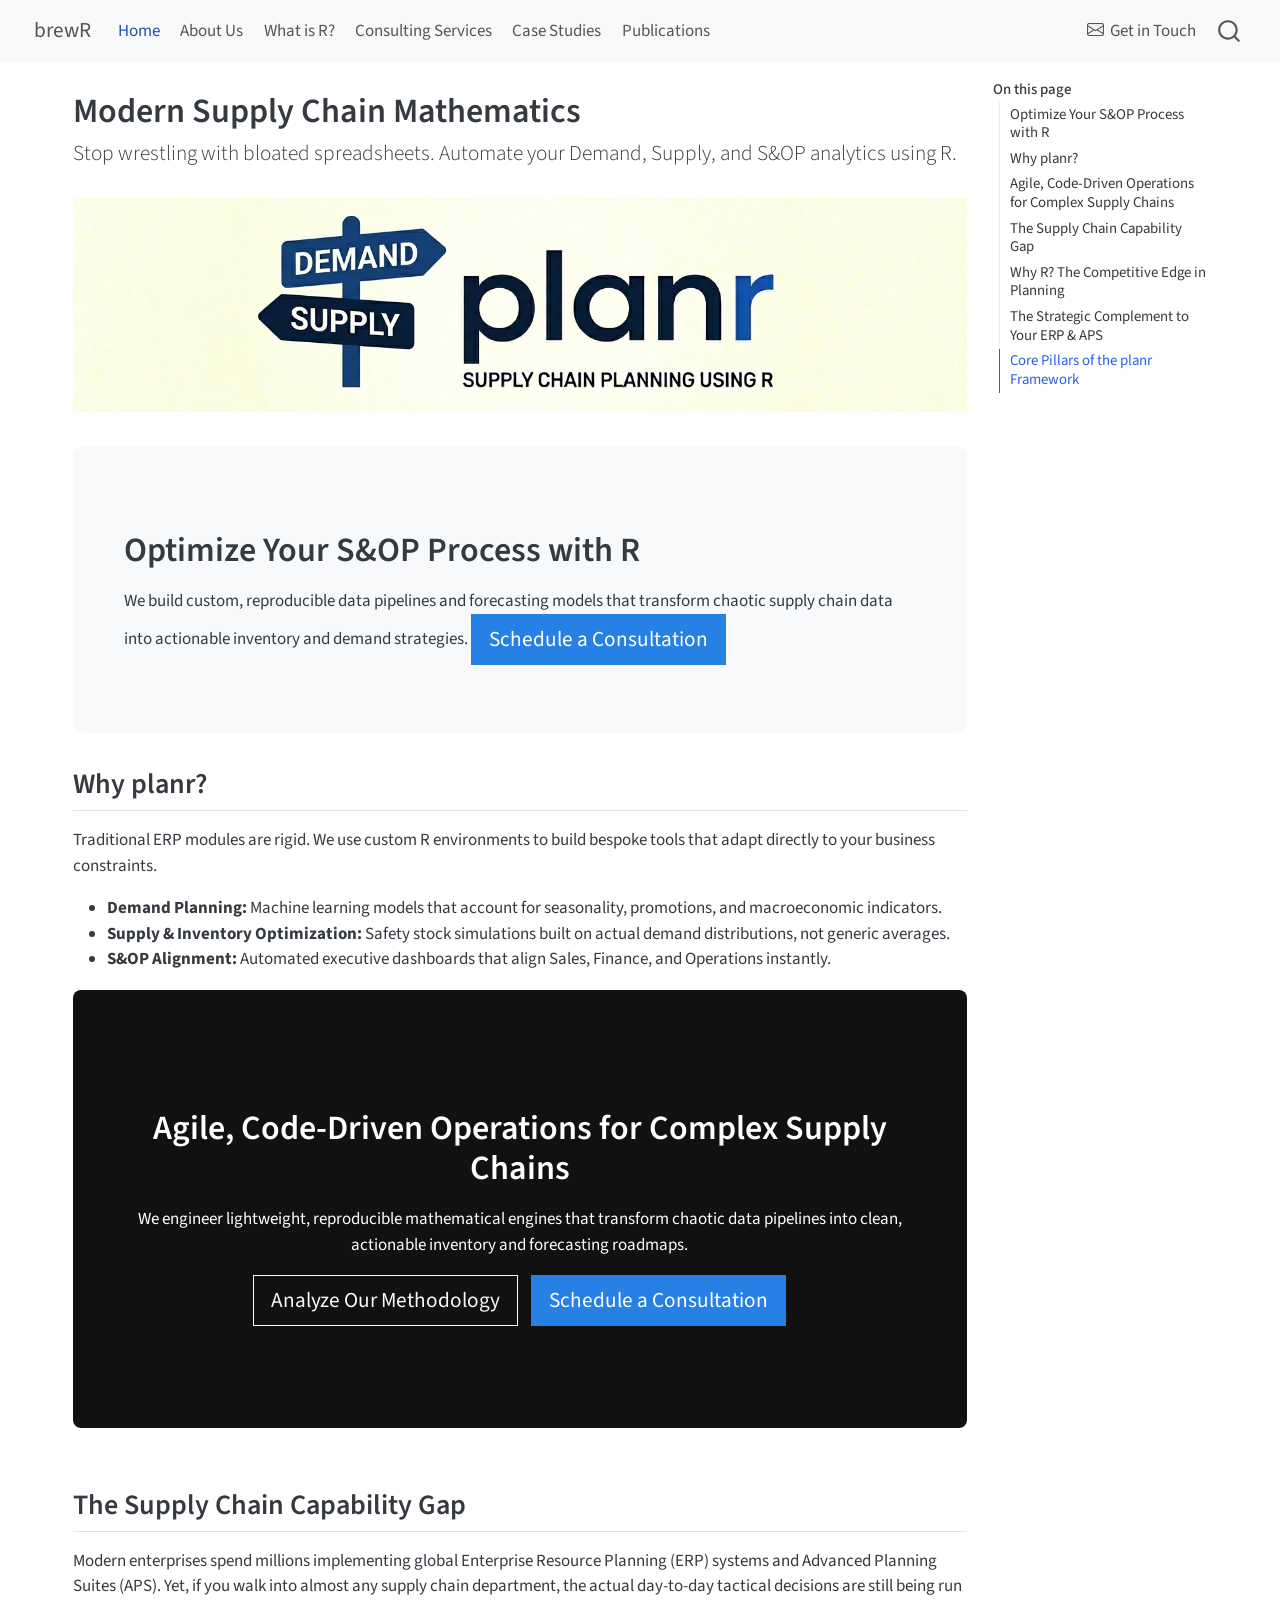
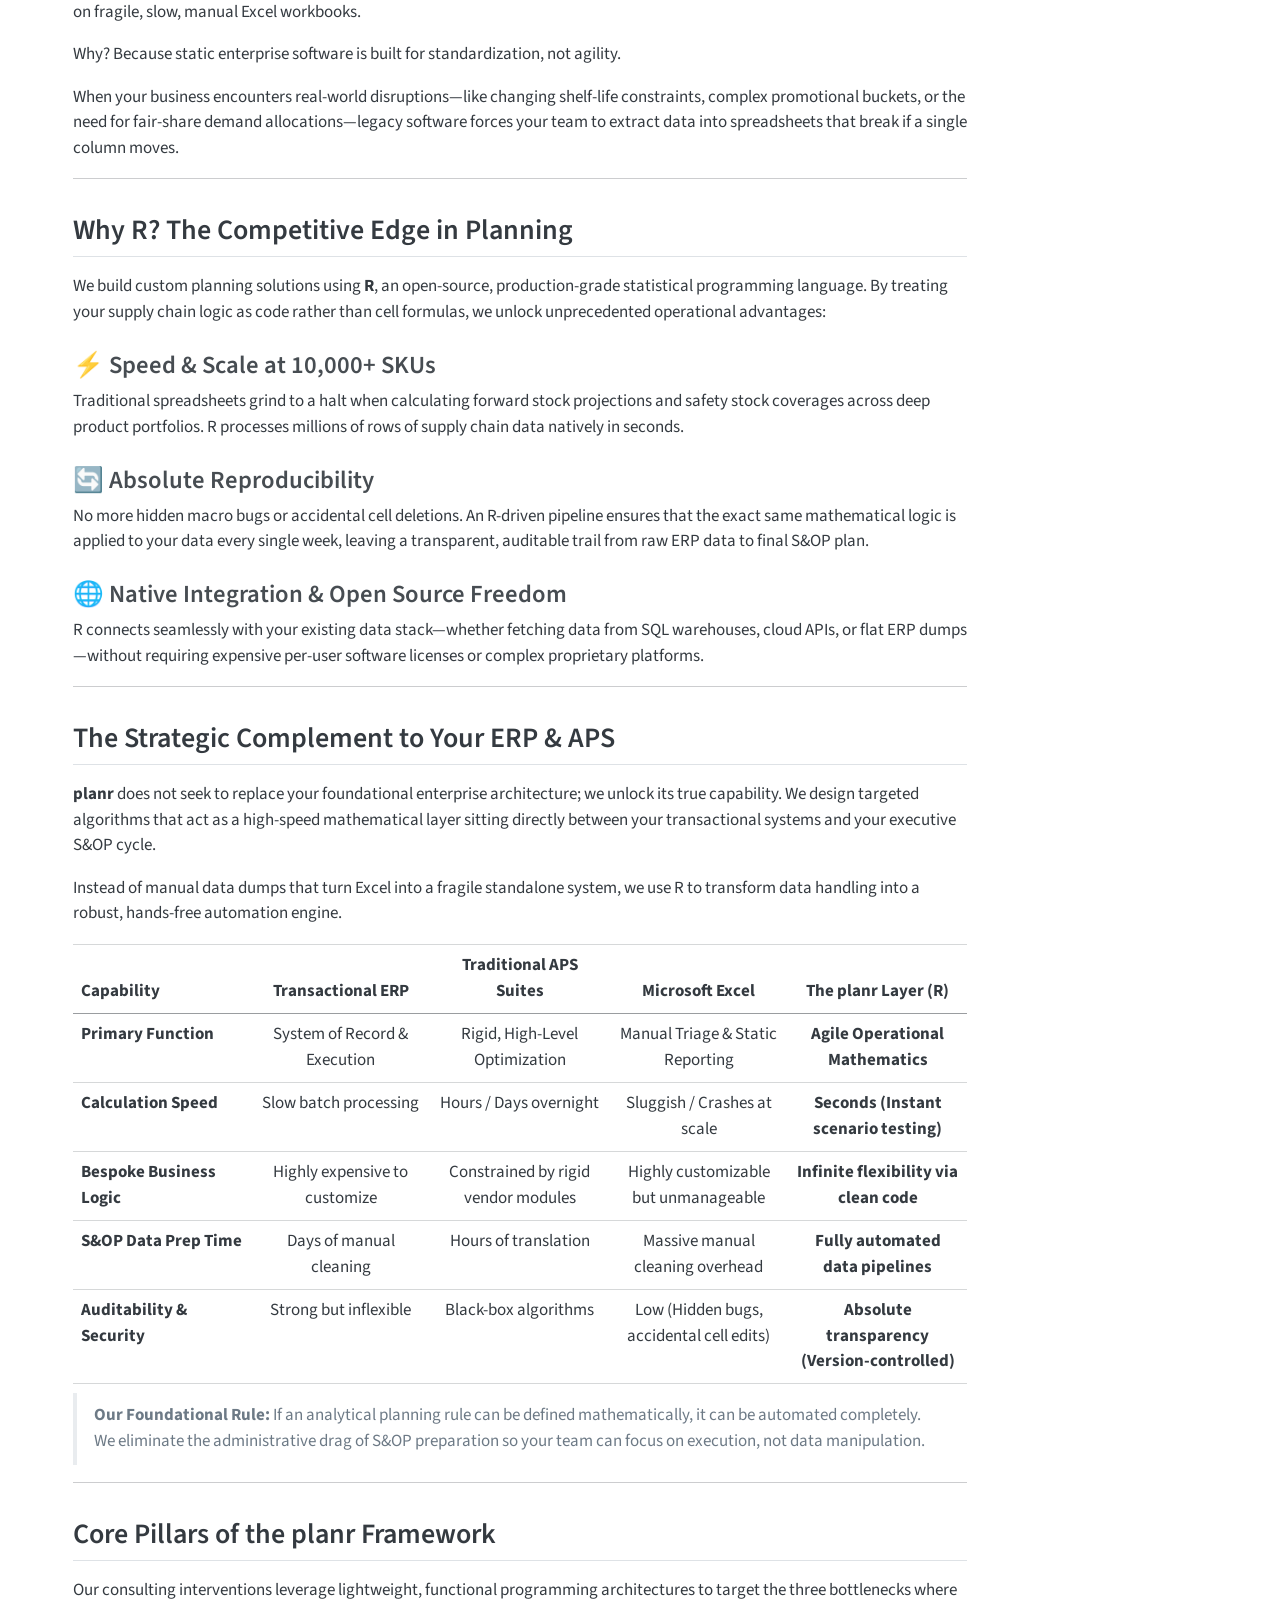
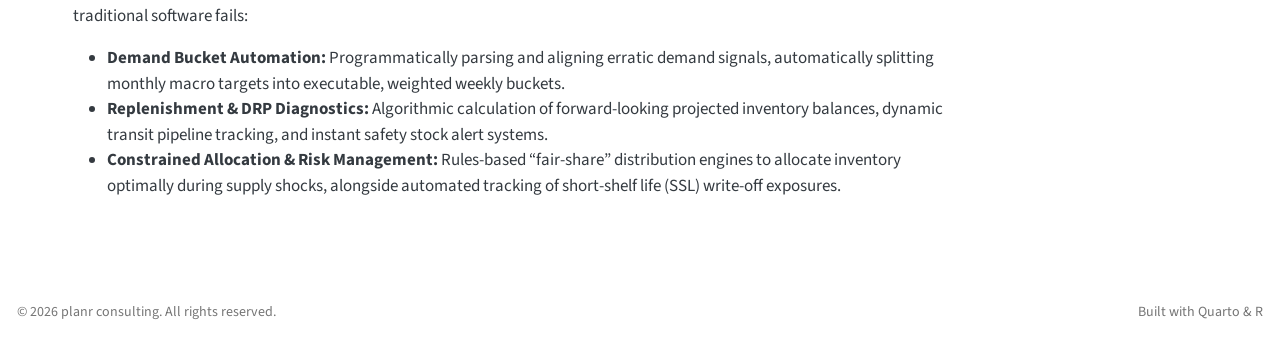
==== commit b6017e6a: "update index html" ====
--- a/docs/index.html
+++ b/docs/index.html
@@ -222,19 +222,22 @@
 </section>
 <section id="the-strategic-complement-to-your-erp-aps" class="level2">
 <h2 class="anchored" data-anchor-id="the-strategic-complement-to-your-erp-aps">The Strategic Complement to Your ERP &amp; APS</h2>
-<p><strong>planr</strong> does not replace your ERP; we unlock its true value. We design targeted algorithms that act as a high-speed analytical layer sitting directly between your transactional systems and your executive S&amp;OP cycle.</p>
+<p><strong>planr</strong> does not seek to replace your foundational enterprise architecture; we unlock its true capability. We design targeted algorithms that act as a high-speed mathematical layer sitting directly between your transactional systems and your executive S&amp;OP cycle.</p>
+<p>Instead of manual data dumps that turn Excel into a fragile standalone system, we use R to transform data handling into a robust, hands-free automation engine.</p>
 <table class="caption-top table">
 <colgroup>
-<col style="width: 21%">
-<col style="width: 26%">
-<col style="width: 26%">
-<col style="width: 26%">
+<col style="width: 20%">
+<col style="width: 20%">
+<col style="width: 20%">
+<col style="width: 20%">
+<col style="width: 20%">
 </colgroup>
 <thead>
 <tr class="header">
 <th style="text-align: left;">Capability</th>
 <th style="text-align: center;">Transactional ERP</th>
 <th style="text-align: center;">Traditional APS Suites</th>
+<th style="text-align: center;">Microsoft Excel</th>
 <th style="text-align: center;">The planr Layer (R)</th>
 </tr>
 </thead>
@@ -243,25 +246,36 @@
 <td style="text-align: left;"><strong>Primary Function</strong></td>
 <td style="text-align: center;">System of Record &amp; Execution</td>
 <td style="text-align: center;">Rigid, High-Level Optimization</td>
+<td style="text-align: center;">Manual Triage &amp; Static Reporting</td>
 <td style="text-align: center;"><strong>Agile Operational Mathematics</strong></td>
 </tr>
 <tr class="even">
 <td style="text-align: left;"><strong>Calculation Speed</strong></td>
 <td style="text-align: center;">Slow batch processing</td>
-<td style="text-align: center;">Hours/Days overnight</td>
+<td style="text-align: center;">Hours / Days overnight</td>
+<td style="text-align: center;">Sluggish / Crashes at scale</td>
 <td style="text-align: center;"><strong>Seconds (Instant scenario testing)</strong></td>
 </tr>
 <tr class="odd">
 <td style="text-align: left;"><strong>Bespoke Business Logic</strong></td>
 <td style="text-align: center;">Highly expensive to customize</td>
-<td style="text-align: center;">Constrained by vendor modules</td>
+<td style="text-align: center;">Constrained by rigid vendor modules</td>
+<td style="text-align: center;">Highly customizable but unmanageable</td>
 <td style="text-align: center;"><strong>Infinite flexibility via clean code</strong></td>
 </tr>
 <tr class="even">
 <td style="text-align: left;"><strong>S&amp;OP Data Prep Time</strong></td>
 <td style="text-align: center;">Days of manual cleaning</td>
 <td style="text-align: center;">Hours of translation</td>
+<td style="text-align: center;">Massive manual cleaning overhead</td>
 <td style="text-align: center;"><strong>Fully automated data pipelines</strong></td>
+</tr>
+<tr class="odd">
+<td style="text-align: left;"><strong>Auditability &amp; Security</strong></td>
+<td style="text-align: center;">Strong but inflexible</td>
+<td style="text-align: center;">Black-box algorithms</td>
+<td style="text-align: center;">Low (Hidden bugs, accidental cell edits)</td>
+<td style="text-align: center;"><strong>Absolute transparency (Version-controlled)</strong></td>
 </tr>
 </tbody>
 </table>
